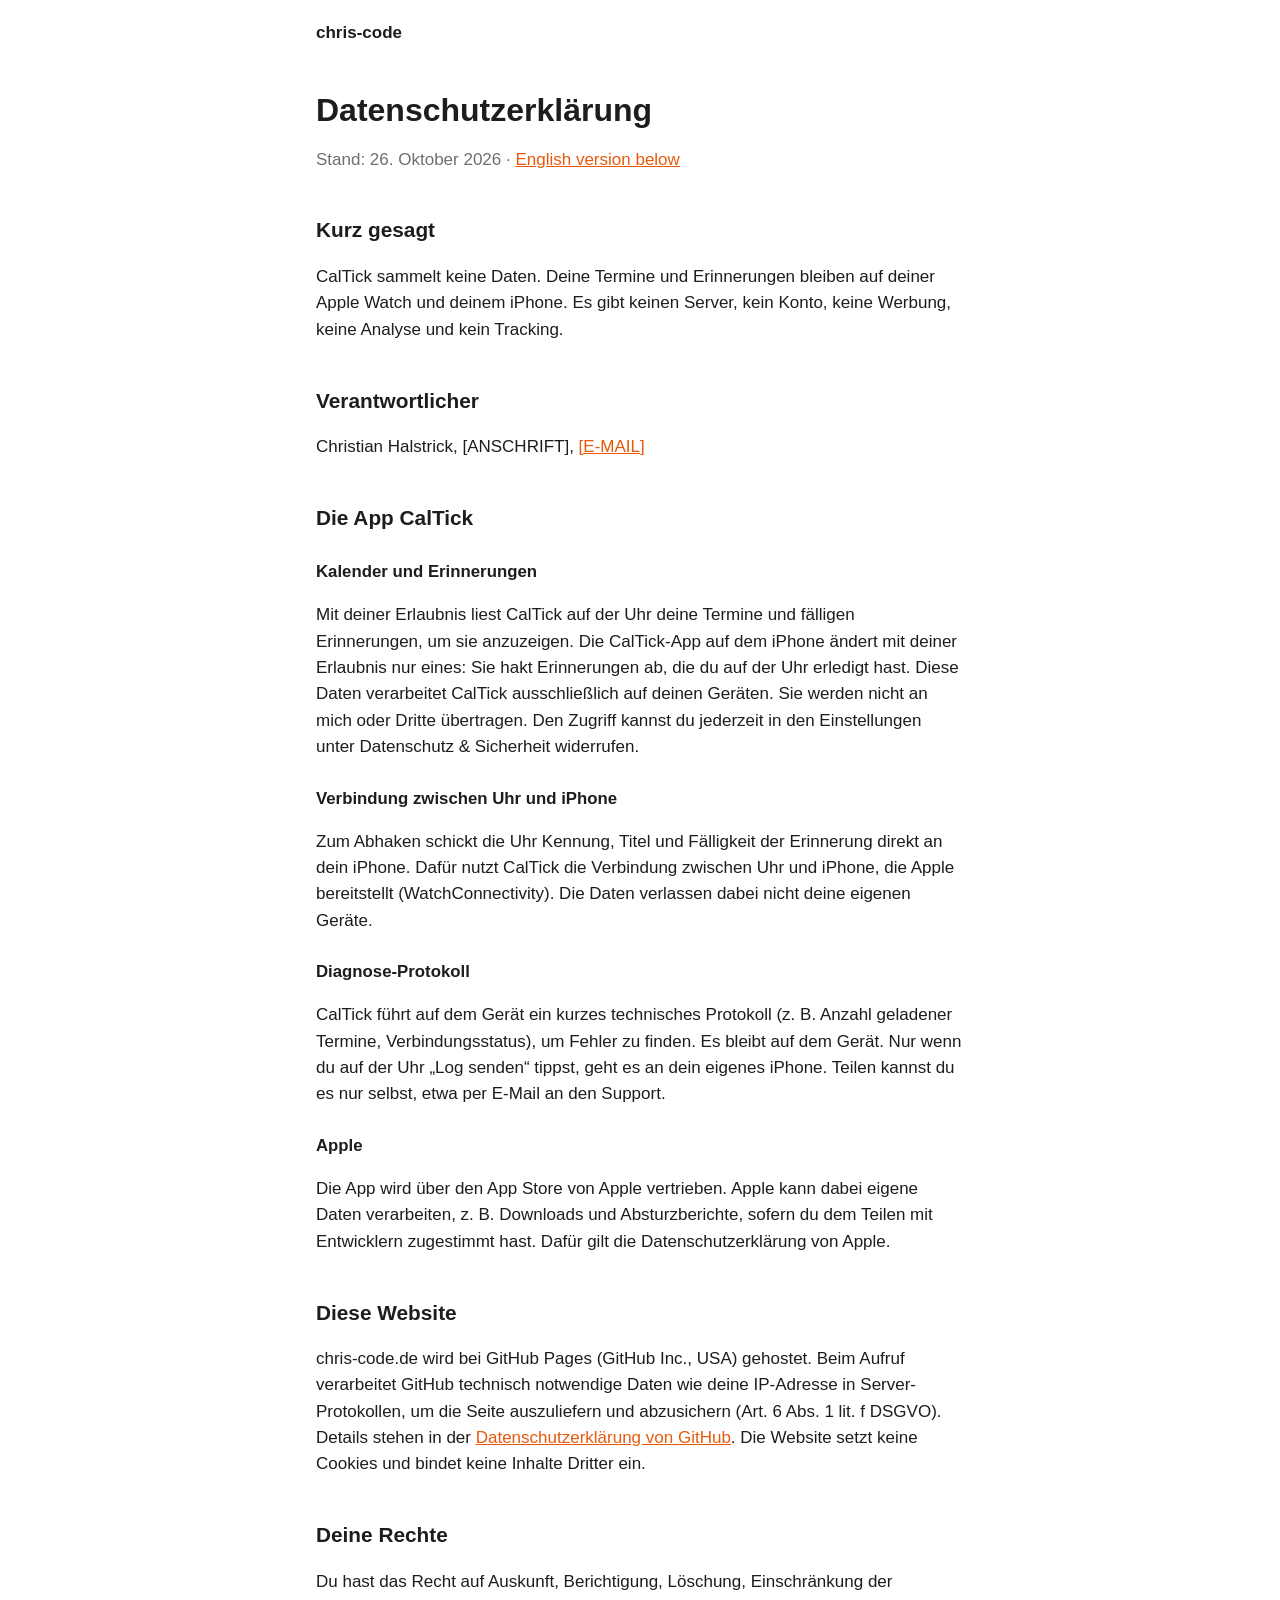
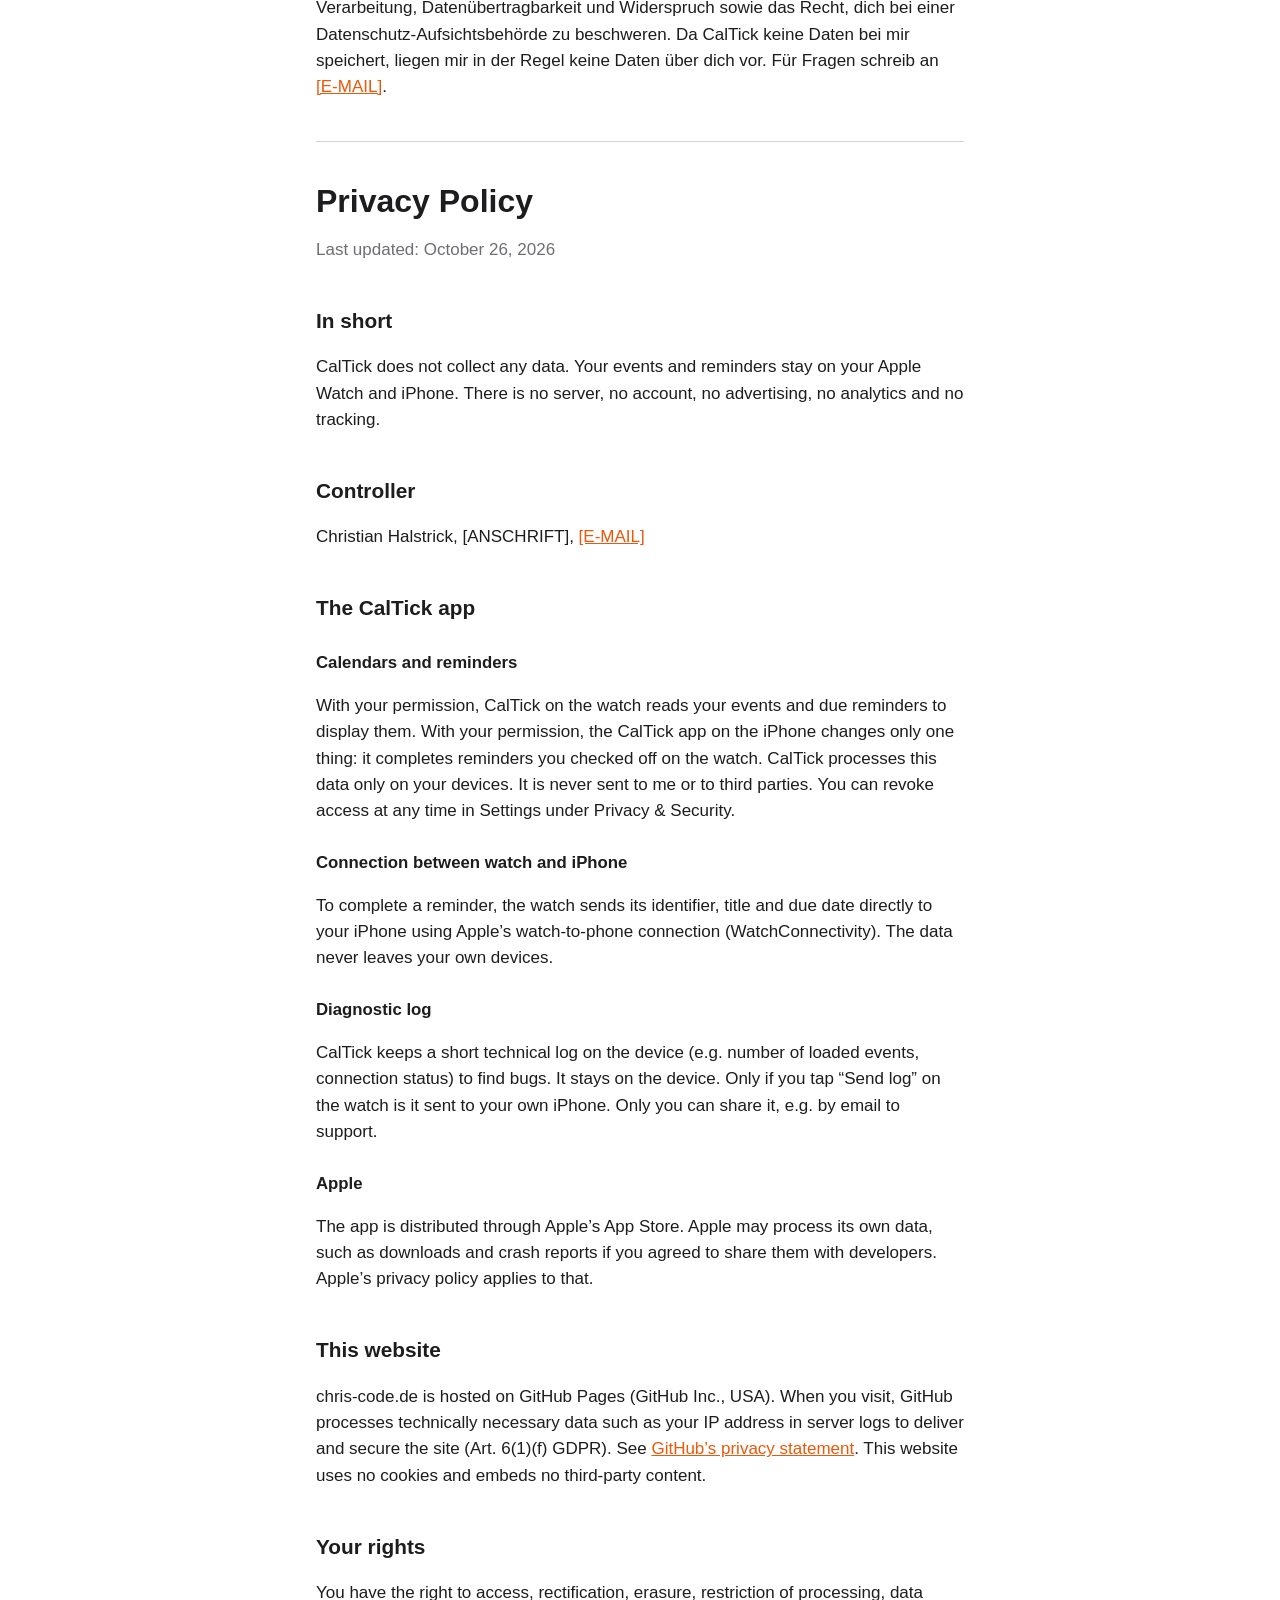
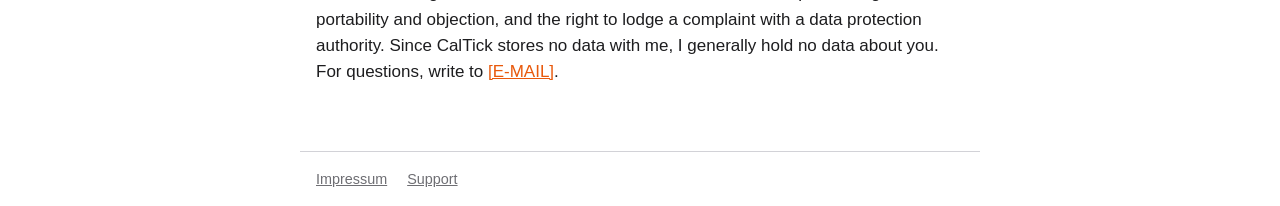
==== caltick/datenschutz/index.html @ 1b12fef9 "Website: Startseite, CalTick Support und Datenschutz, Impressum" ====
<!doctype html>
<html lang="de">
<head>
    <meta charset="utf-8">
    <meta name="viewport" content="width=device-width, initial-scale=1">
    <title>CalTick Datenschutz</title>
    <meta name="description" content="Datenschutzerklärung für CalTick und chris-code.de.">
    <link rel="stylesheet" href="/style.css">
    <link rel="icon" href="/caltick/icon.png">
</head>
<body>
<header class="site"><a href="/">chris-code</a></header>
<main>
    <h1>Datenschutzerklärung</h1>
    <p class="muted">Stand: 26. Oktober 2026 · <a href="#en">English version below</a></p>

    <h2>Kurz gesagt</h2>
    <p>CalTick sammelt keine Daten. Deine Termine und Erinnerungen bleiben auf deiner
        Apple Watch und deinem iPhone. Es gibt keinen Server, kein Konto, keine Werbung,
        keine Analyse und kein Tracking.</p>

    <h2>Verantwortlicher</h2>
    <p>Christian Halstrick, [ANSCHRIFT], <a href="mailto:[E-MAIL]">[E-MAIL]</a></p>

    <h2>Die App CalTick</h2>
    <h3>Kalender und Erinnerungen</h3>
    <p>Mit deiner Erlaubnis liest CalTick auf der Uhr deine Termine und fälligen Erinnerungen,
        um sie anzuzeigen. Die CalTick-App auf dem iPhone ändert mit deiner Erlaubnis nur eines:
        Sie hakt Erinnerungen ab, die du auf der Uhr erledigt hast. Diese Daten verarbeitet
        CalTick ausschließlich auf deinen Geräten. Sie werden nicht an mich oder Dritte
        übertragen. Den Zugriff kannst du jederzeit in den Einstellungen unter Datenschutz &amp;
        Sicherheit widerrufen.</p>

    <h3>Verbindung zwischen Uhr und iPhone</h3>
    <p>Zum Abhaken schickt die Uhr Kennung, Titel und Fälligkeit der Erinnerung direkt an dein
        iPhone. Dafür nutzt CalTick die Verbindung zwischen Uhr und iPhone, die Apple bereitstellt
        (WatchConnectivity). Die Daten verlassen dabei nicht deine eigenen Geräte.</p>

    <h3>Diagnose-Protokoll</h3>
    <p>CalTick führt auf dem Gerät ein kurzes technisches Protokoll (z. B. Anzahl geladener
        Termine, Verbindungsstatus), um Fehler zu finden. Es bleibt auf dem Gerät. Nur wenn du
        auf der Uhr „Log senden“ tippst, geht es an dein eigenes iPhone. Teilen kannst du es nur
        selbst, etwa per E-Mail an den Support.</p>

    <h3>Apple</h3>
    <p>Die App wird über den App Store von Apple vertrieben. Apple kann dabei eigene Daten
        verarbeiten, z. B. Downloads und Absturzberichte, sofern du dem Teilen mit Entwicklern
        zugestimmt hast. Dafür gilt die Datenschutzerklärung von Apple.</p>

    <h2>Diese Website</h2>
    <p>chris-code.de wird bei GitHub Pages (GitHub Inc., USA) gehostet. Beim Aufruf verarbeitet
        GitHub technisch notwendige Daten wie deine IP-Adresse in Server-Protokollen, um die Seite
        auszuliefern und abzusichern (Art. 6 Abs. 1 lit. f DSGVO). Details stehen in der
        <a href="https://docs.github.com/de/site-policy/privacy-policies/github-general-privacy-statement">Datenschutzerklärung von GitHub</a>.
        Die Website setzt keine Cookies und bindet keine Inhalte Dritter ein.</p>

    <h2>Deine Rechte</h2>
    <p>Du hast das Recht auf Auskunft, Berichtigung, Löschung, Einschränkung der Verarbeitung,
        Datenübertragbarkeit und Widerspruch sowie das Recht, dich bei einer
        Datenschutz-Aufsichtsbehörde zu beschweren. Da CalTick keine Daten bei mir speichert,
        liegen mir in der Regel keine Daten über dich vor. Für Fragen schreib an
        <a href="mailto:[E-MAIL]">[E-MAIL]</a>.</p>

    <hr>

    <section id="en" lang="en">
        <h1>Privacy Policy</h1>
        <p class="muted">Last updated: October 26, 2026</p>

        <h2>In short</h2>
        <p>CalTick does not collect any data. Your events and reminders stay on your Apple Watch
            and iPhone. There is no server, no account, no advertising, no analytics and no
            tracking.</p>

        <h2>Controller</h2>
        <p>Christian Halstrick, [ANSCHRIFT], <a href="mailto:[E-MAIL]">[E-MAIL]</a></p>

        <h2>The CalTick app</h2>
        <h3>Calendars and reminders</h3>
        <p>With your permission, CalTick on the watch reads your events and due reminders to
            display them. With your permission, the CalTick app on the iPhone changes only one
            thing: it completes reminders you checked off on the watch. CalTick processes this
            data only on your devices. It is never sent to me or to third parties. You can revoke
            access at any time in Settings under Privacy &amp; Security.</p>

        <h3>Connection between watch and iPhone</h3>
        <p>To complete a reminder, the watch sends its identifier, title and due date directly to
            your iPhone using Apple’s watch-to-phone connection (WatchConnectivity). The data never
            leaves your own devices.</p>

        <h3>Diagnostic log</h3>
        <p>CalTick keeps a short technical log on the device (e.g. number of loaded events,
            connection status) to find bugs. It stays on the device. Only if you tap “Send log”
            on the watch is it sent to your own iPhone. Only you can share it, e.g. by email to
            support.</p>

        <h3>Apple</h3>
        <p>The app is distributed through Apple’s App Store. Apple may process its own data, such
            as downloads and crash reports if you agreed to share them with developers. Apple’s
            privacy policy applies to that.</p>

        <h2>This website</h2>
        <p>chris-code.de is hosted on GitHub Pages (GitHub Inc., USA). When you visit, GitHub
            processes technically necessary data such as your IP address in server logs to deliver
            and secure the site (Art. 6(1)(f) GDPR). See
            <a href="https://docs.github.com/en/site-policy/privacy-policies/github-general-privacy-statement">GitHub’s privacy statement</a>.
            This website uses no cookies and embeds no third-party content.</p>

        <h2>Your rights</h2>
        <p>You have the right to access, rectification, erasure, restriction of processing, data
            portability and objection, and the right to lodge a complaint with a data protection
            authority. Since CalTick stores no data with me, I generally hold no data about you.
            For questions, write to <a href="mailto:[E-MAIL]">[E-MAIL]</a>.</p>
    </section>
</main>
<footer>
    <a href="/impressum/">Impressum</a>
    <a href="/caltick/support/">Support</a>
</footer>
</body>
</html>
---- style.css ----
:root {
    --bg: #ffffff;
    --text: #1d1d1f;
    --muted: #6e6e73;
    --accent: #e8590c;
    --line: #d2d2d7;
}
@media (prefers-color-scheme: dark) {
    :root {
        --bg: #000000;
        --text: #f5f5f7;
        --muted: #a1a1a6;
        --accent: #ff922b;
        --line: #3a3a3c;
    }
}
* { box-sizing: border-box; }
body {
    margin: 0;
    background: var(--bg);
    color: var(--text);
    font: 17px/1.55 -apple-system, BlinkMacSystemFont, "Segoe UI", Roboto, Helvetica, Arial, sans-serif;
}
main { max-width: 680px; margin: 0 auto; padding: 32px 16px 48px; }
header.site { max-width: 680px; margin: 0 auto; padding: 20px 16px 0; }
header.site a { color: var(--text); font-weight: 600; text-decoration: none; }
a { color: var(--accent); }
h1 { font-size: 2rem; line-height: 1.2; margin: 0.4em 0; }
h2 { font-size: 1.3rem; margin-top: 2em; }
h3 { font-size: 1.05rem; margin-top: 1.5em; }
.muted { color: var(--muted); }
.app { display: flex; gap: 20px; align-items: center; margin: 32px 0; }
.app img { width: 96px; height: 96px; border-radius: 22px; }
.app h2 { margin: 0; }
hr { border: 0; border-top: 1px solid var(--line); margin: 40px 0; }
footer { max-width: 680px; margin: 0 auto; padding: 16px; border-top: 1px solid var(--line); font-size: 0.9rem; }
footer a { color: var(--muted); margin-right: 16px; }
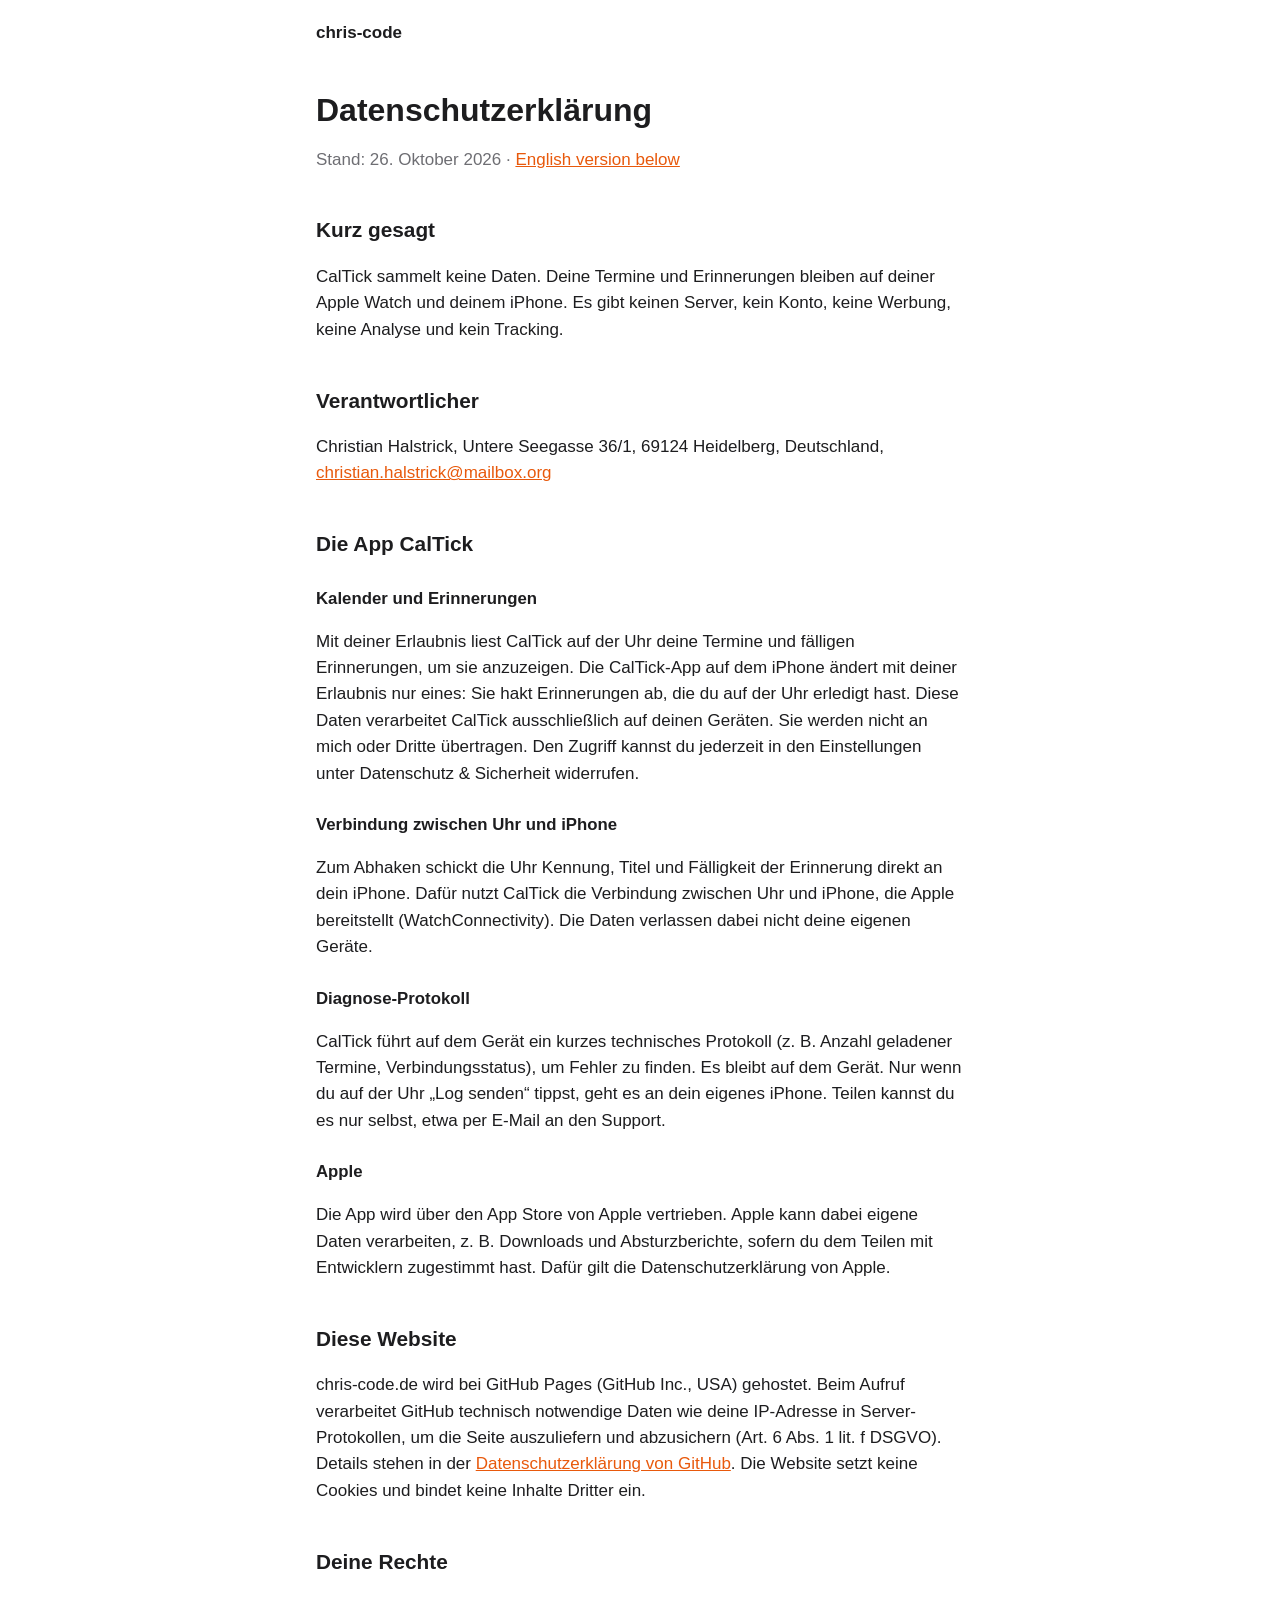
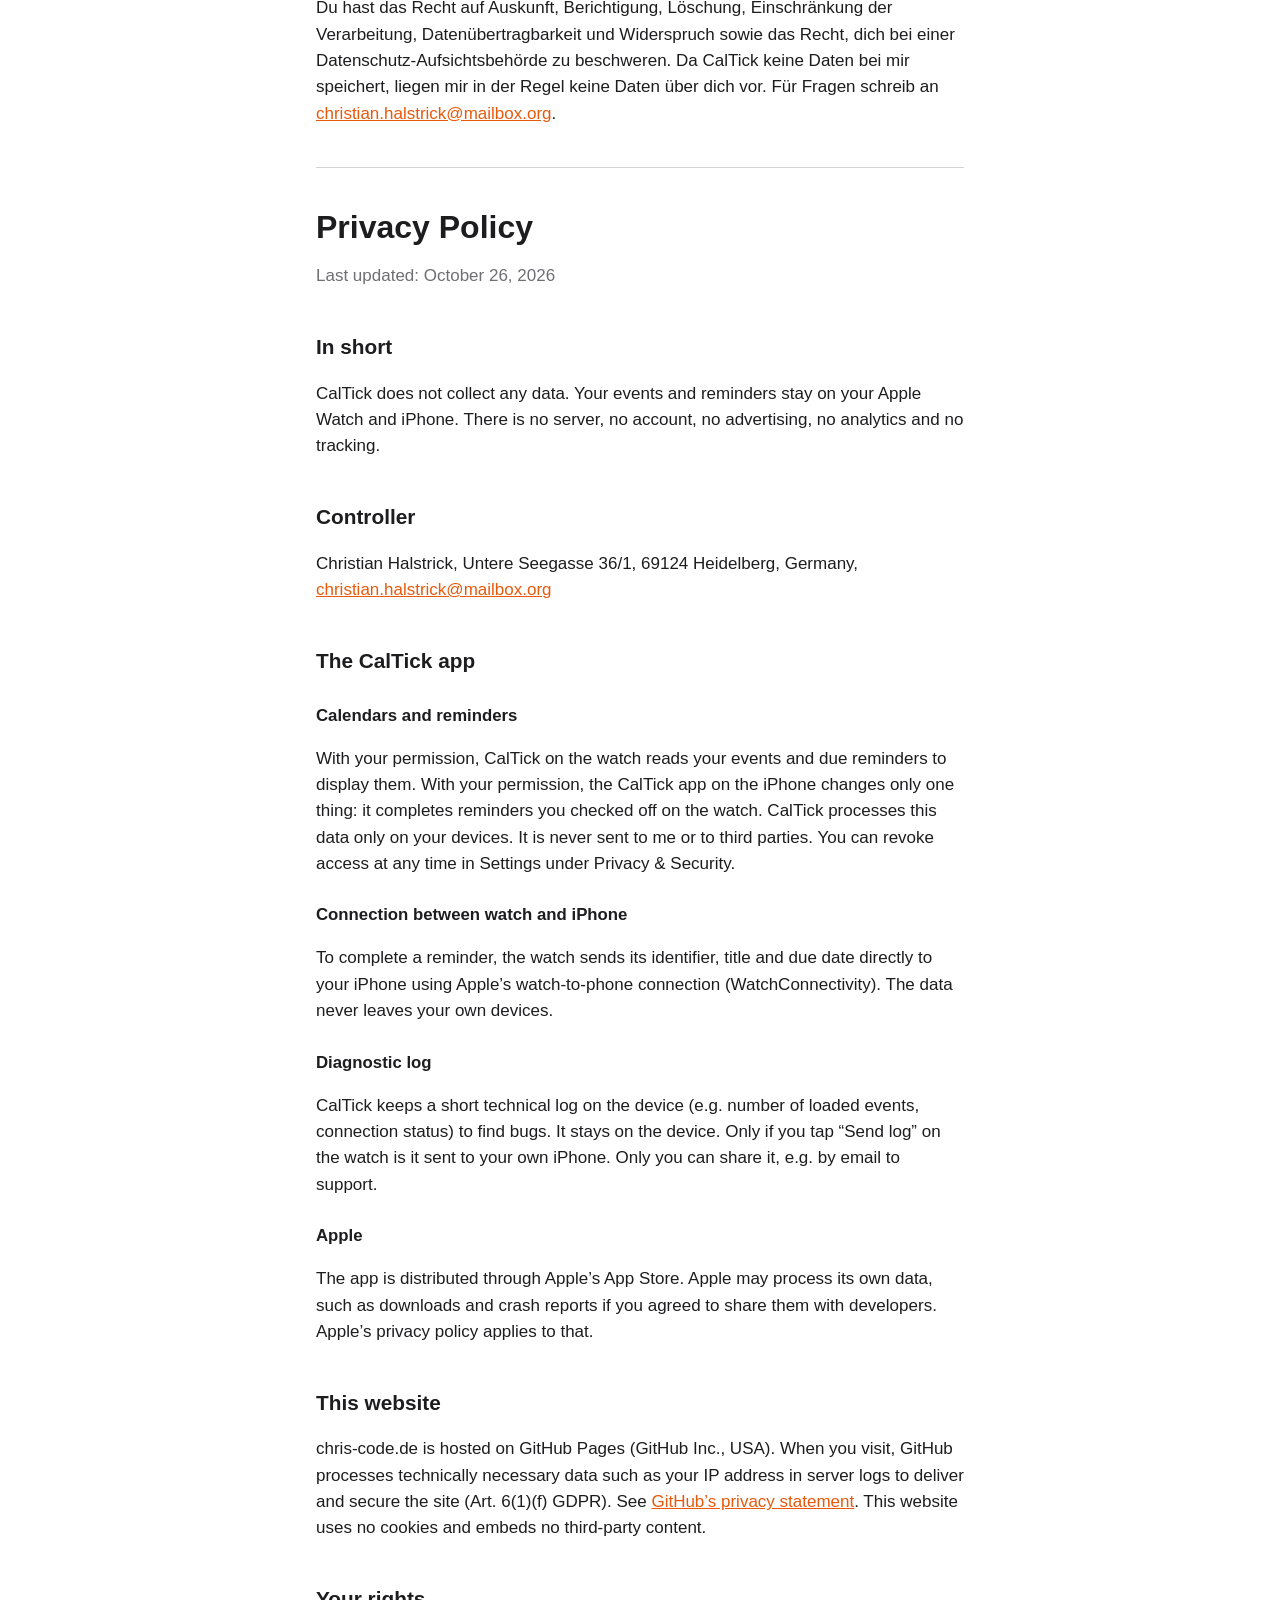
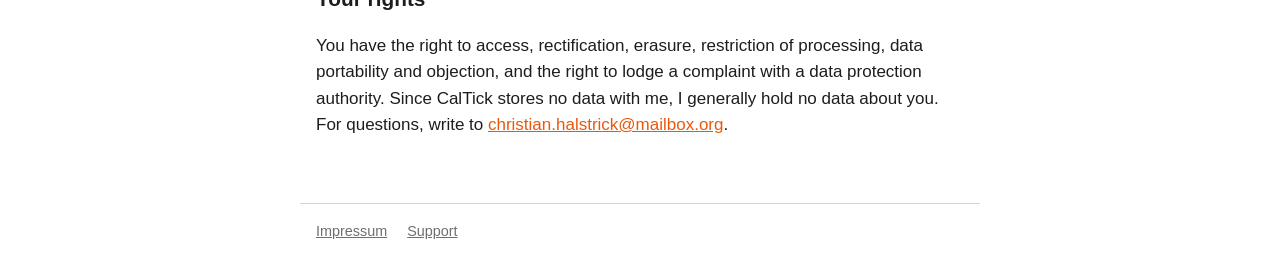
==== commit 73516840: "Anschrift und E-Mail eintragen Co-Authored-By: Claude Opus 5.5 <noreply@anthropic.com>" ====
--- a/caltick/datenschutz/index.html
+++ b/caltick/datenschutz/index.html
@@ -20,7 +20,7 @@
         keine Analyse und kein Tracking.</p>
 
     <h2>Verantwortlicher</h2>
-    <p>Christian Halstrick, [ANSCHRIFT], <a href="mailto:[E-MAIL]">[E-MAIL]</a></p>
+    <p>Christian Halstrick, Untere Seegasse 36/1, 69124 Heidelberg, Deutschland, <a href="mailto:christian.halstrick@mailbox.org">christian.halstrick@mailbox.org</a></p>
 
     <h2>Die App CalTick</h2>
     <h3>Kalender und Erinnerungen</h3>
@@ -59,7 +59,7 @@
         Datenübertragbarkeit und Widerspruch sowie das Recht, dich bei einer
         Datenschutz-Aufsichtsbehörde zu beschweren. Da CalTick keine Daten bei mir speichert,
         liegen mir in der Regel keine Daten über dich vor. Für Fragen schreib an
-        <a href="mailto:[E-MAIL]">[E-MAIL]</a>.</p>
+        <a href="mailto:christian.halstrick@mailbox.org">christian.halstrick@mailbox.org</a>.</p>
 
     <hr>
 
@@ -73,7 +73,7 @@
             tracking.</p>
 
         <h2>Controller</h2>
-        <p>Christian Halstrick, [ANSCHRIFT], <a href="mailto:[E-MAIL]">[E-MAIL]</a></p>
+        <p>Christian Halstrick, Untere Seegasse 36/1, 69124 Heidelberg, Germany, <a href="mailto:christian.halstrick@mailbox.org">christian.halstrick@mailbox.org</a></p>
 
         <h2>The CalTick app</h2>
         <h3>Calendars and reminders</h3>
@@ -110,7 +110,7 @@
         <p>You have the right to access, rectification, erasure, restriction of processing, data
             portability and objection, and the right to lodge a complaint with a data protection
             authority. Since CalTick stores no data with me, I generally hold no data about you.
-            For questions, write to <a href="mailto:[E-MAIL]">[E-MAIL]</a>.</p>
+            For questions, write to <a href="mailto:christian.halstrick@mailbox.org">christian.halstrick@mailbox.org</a>.</p>
     </section>
 </main>
 <footer>
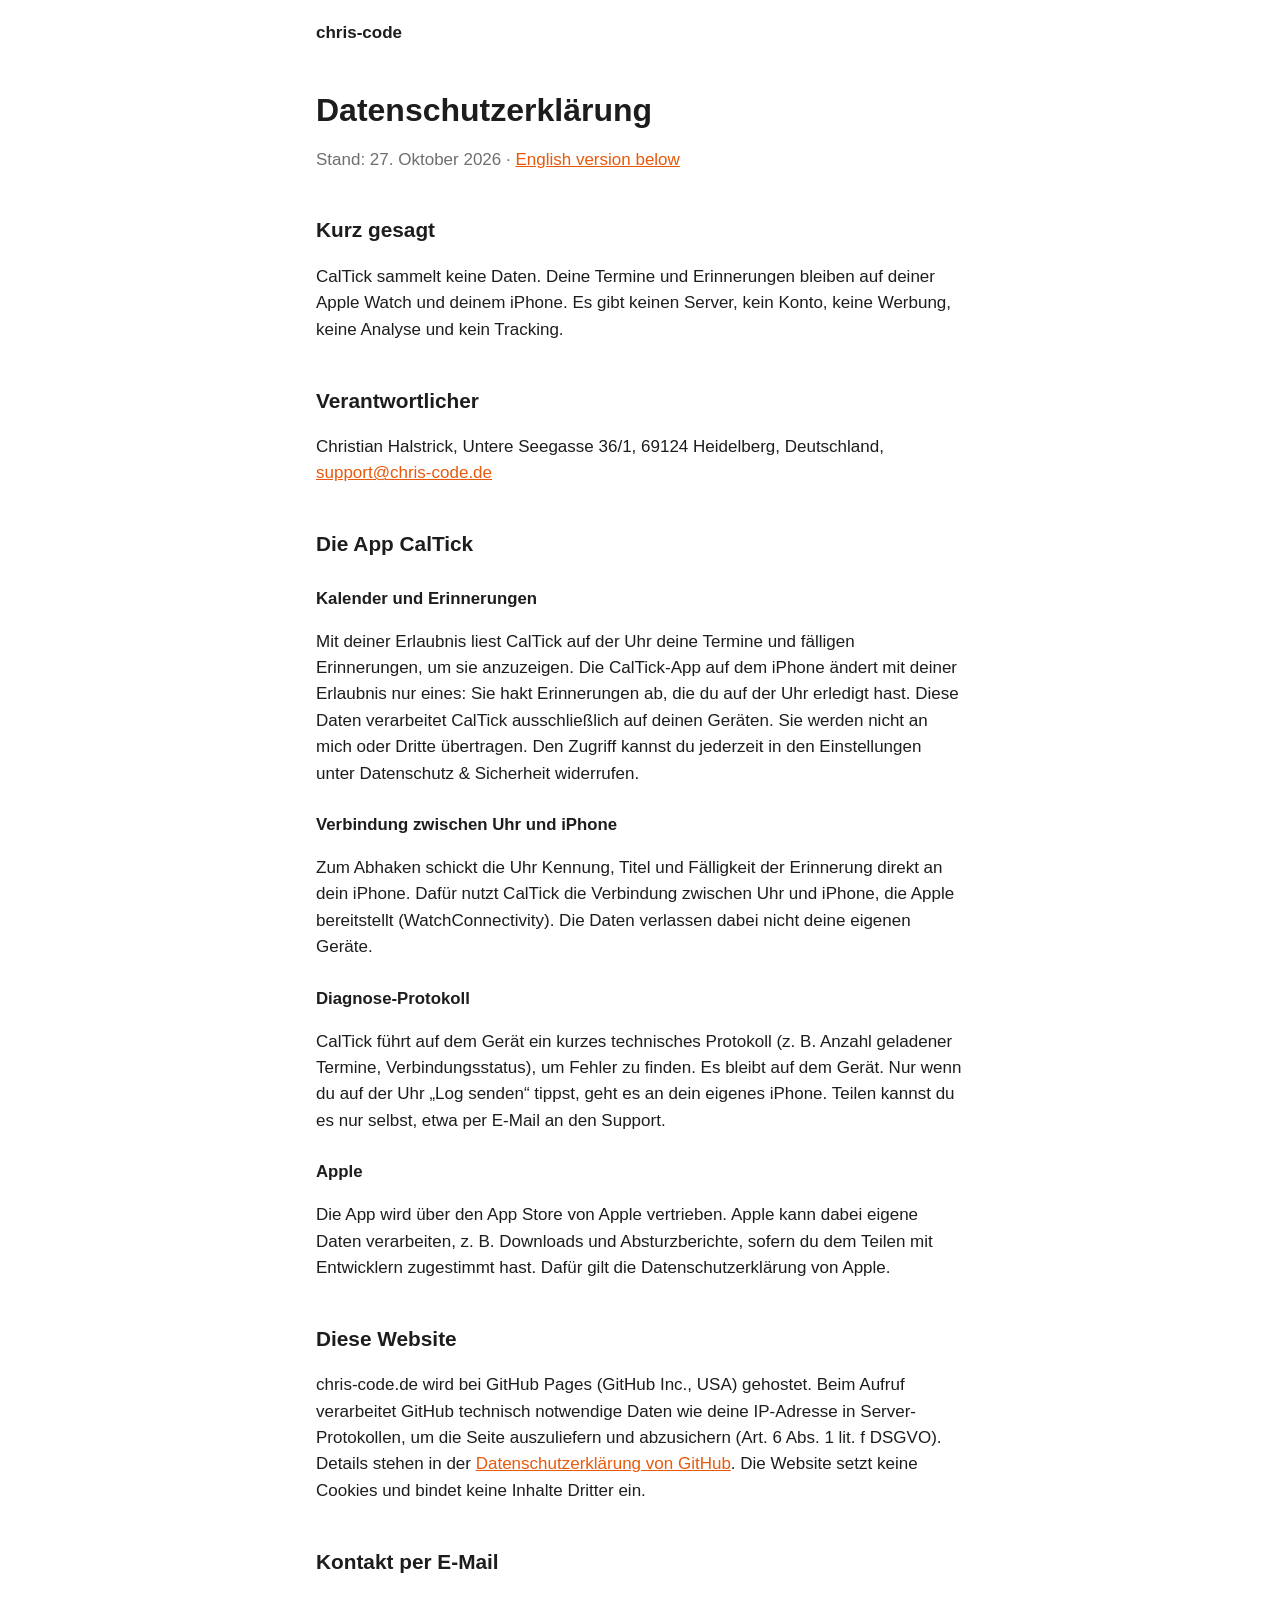
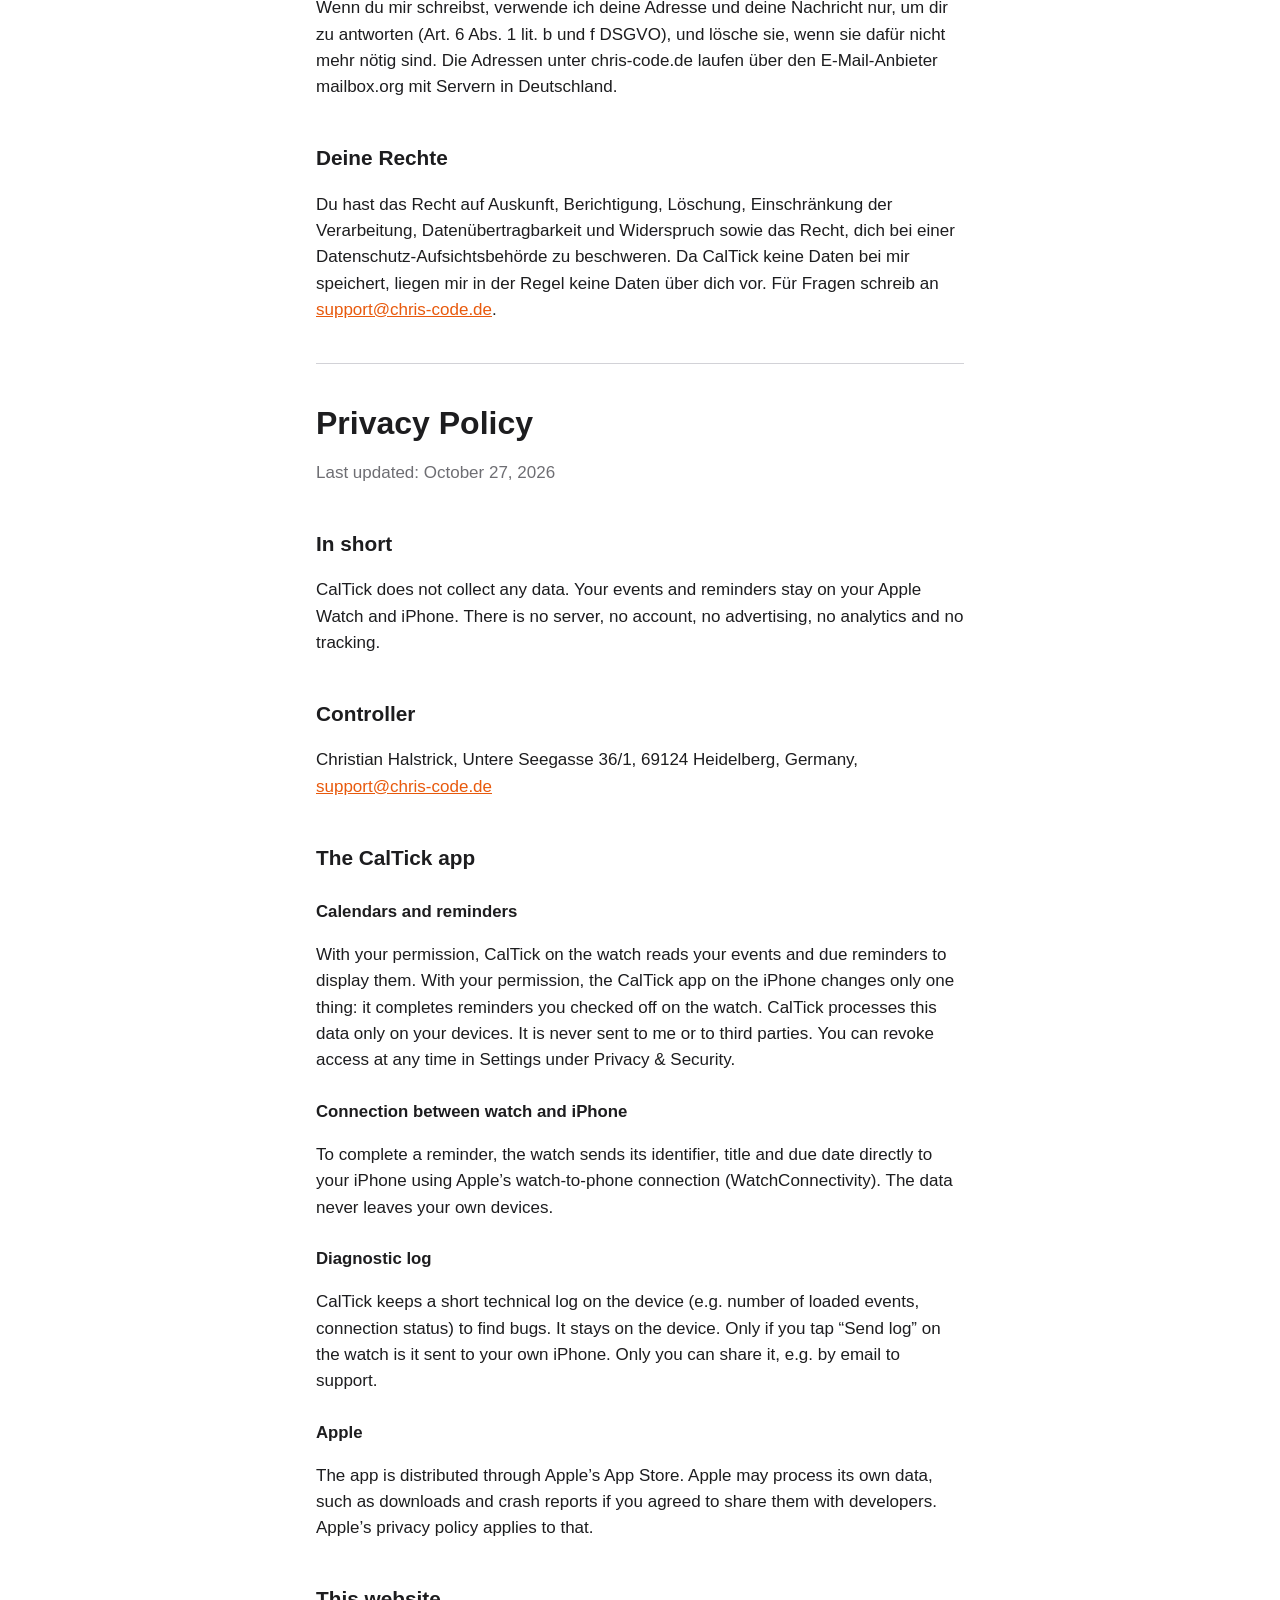
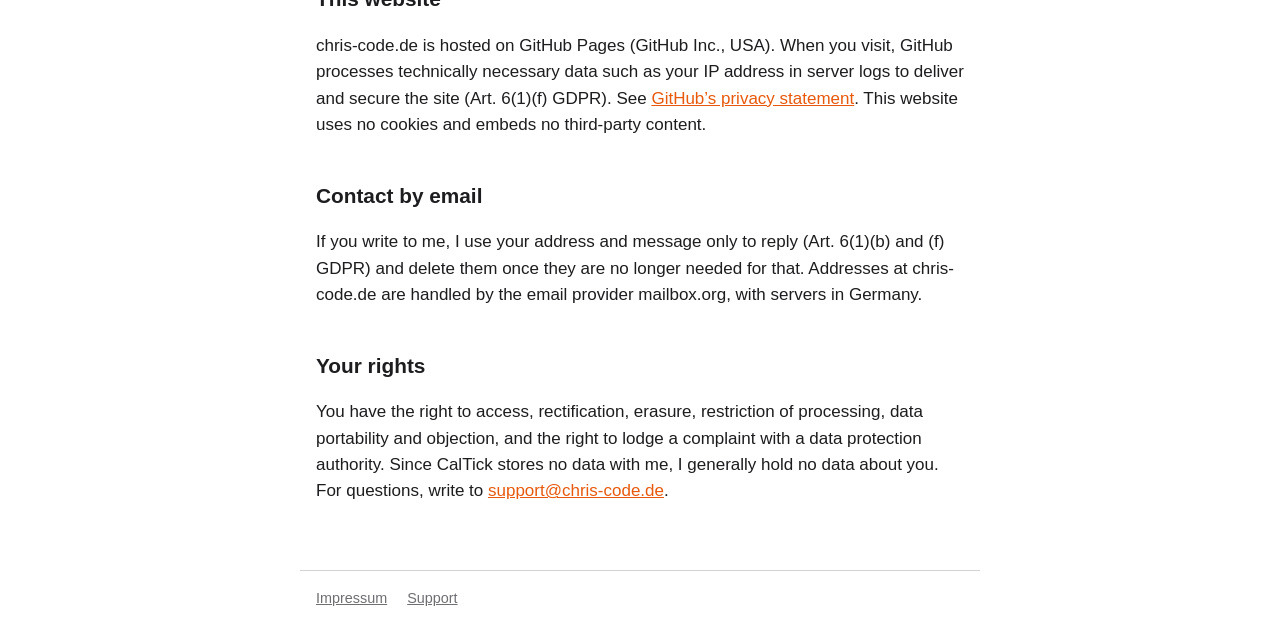
==== commit 36883110: "Kontakt-Adresse support@chris-code.de, E-Mail-Abschnitt im Datenschutz Co-Authored-By: Claude Opus 5" ====
--- a/caltick/datenschutz/index.html
+++ b/caltick/datenschutz/index.html
@@ -12,7 +12,7 @@
 <header class="site"><a href="/">chris-code</a></header>
 <main>
     <h1>Datenschutzerklärung</h1>
-    <p class="muted">Stand: 26. Oktober 2026 · <a href="#en">English version below</a></p>
+    <p class="muted">Stand: 27. Oktober 2026 · <a href="#en">English version below</a></p>
 
     <h2>Kurz gesagt</h2>
     <p>CalTick sammelt keine Daten. Deine Termine und Erinnerungen bleiben auf deiner
@@ -20,7 +20,7 @@
         keine Analyse und kein Tracking.</p>
 
     <h2>Verantwortlicher</h2>
-    <p>Christian Halstrick, Untere Seegasse 36/1, 69124 Heidelberg, Deutschland, <a href="mailto:christian.halstrick@mailbox.org">christian.halstrick@mailbox.org</a></p>
+    <p>Christian Halstrick, Untere Seegasse 36/1, 69124 Heidelberg, Deutschland, <a href="mailto:support@chris-code.de">support@chris-code.de</a></p>
 
     <h2>Die App CalTick</h2>
     <h3>Kalender und Erinnerungen</h3>
@@ -54,18 +54,24 @@
         <a href="https://docs.github.com/de/site-policy/privacy-policies/github-general-privacy-statement">Datenschutzerklärung von GitHub</a>.
         Die Website setzt keine Cookies und bindet keine Inhalte Dritter ein.</p>
 
+    <h2>Kontakt per E-Mail</h2>
+    <p>Wenn du mir schreibst, verwende ich deine Adresse und deine Nachricht nur, um dir zu
+        antworten (Art. 6 Abs. 1 lit. b und f DSGVO), und lösche sie, wenn sie dafür nicht mehr
+        nötig sind. Die Adressen unter chris-code.de laufen über den E-Mail-Anbieter mailbox.org
+        mit Servern in Deutschland.</p>
+
     <h2>Deine Rechte</h2>
     <p>Du hast das Recht auf Auskunft, Berichtigung, Löschung, Einschränkung der Verarbeitung,
         Datenübertragbarkeit und Widerspruch sowie das Recht, dich bei einer
         Datenschutz-Aufsichtsbehörde zu beschweren. Da CalTick keine Daten bei mir speichert,
         liegen mir in der Regel keine Daten über dich vor. Für Fragen schreib an
-        <a href="mailto:christian.halstrick@mailbox.org">christian.halstrick@mailbox.org</a>.</p>
+        <a href="mailto:support@chris-code.de">support@chris-code.de</a>.</p>
 
     <hr>
 
     <section id="en" lang="en">
         <h1>Privacy Policy</h1>
-        <p class="muted">Last updated: October 26, 2026</p>
+        <p class="muted">Last updated: October 27, 2026</p>
 
         <h2>In short</h2>
         <p>CalTick does not collect any data. Your events and reminders stay on your Apple Watch
@@ -73,7 +79,7 @@
             tracking.</p>
 
         <h2>Controller</h2>
-        <p>Christian Halstrick, Untere Seegasse 36/1, 69124 Heidelberg, Germany, <a href="mailto:christian.halstrick@mailbox.org">christian.halstrick@mailbox.org</a></p>
+        <p>Christian Halstrick, Untere Seegasse 36/1, 69124 Heidelberg, Germany, <a href="mailto:support@chris-code.de">support@chris-code.de</a></p>
 
         <h2>The CalTick app</h2>
         <h3>Calendars and reminders</h3>
@@ -106,11 +112,16 @@
             <a href="https://docs.github.com/en/site-policy/privacy-policies/github-general-privacy-statement">GitHub’s privacy statement</a>.
             This website uses no cookies and embeds no third-party content.</p>
 
+        <h2>Contact by email</h2>
+        <p>If you write to me, I use your address and message only to reply (Art. 6(1)(b) and (f)
+            GDPR) and delete them once they are no longer needed for that. Addresses at
+            chris-code.de are handled by the email provider mailbox.org, with servers in Germany.</p>
+
         <h2>Your rights</h2>
         <p>You have the right to access, rectification, erasure, restriction of processing, data
             portability and objection, and the right to lodge a complaint with a data protection
             authority. Since CalTick stores no data with me, I generally hold no data about you.
-            For questions, write to <a href="mailto:christian.halstrick@mailbox.org">christian.halstrick@mailbox.org</a>.</p>
+            For questions, write to <a href="mailto:support@chris-code.de">support@chris-code.de</a>.</p>
     </section>
 </main>
 <footer>
